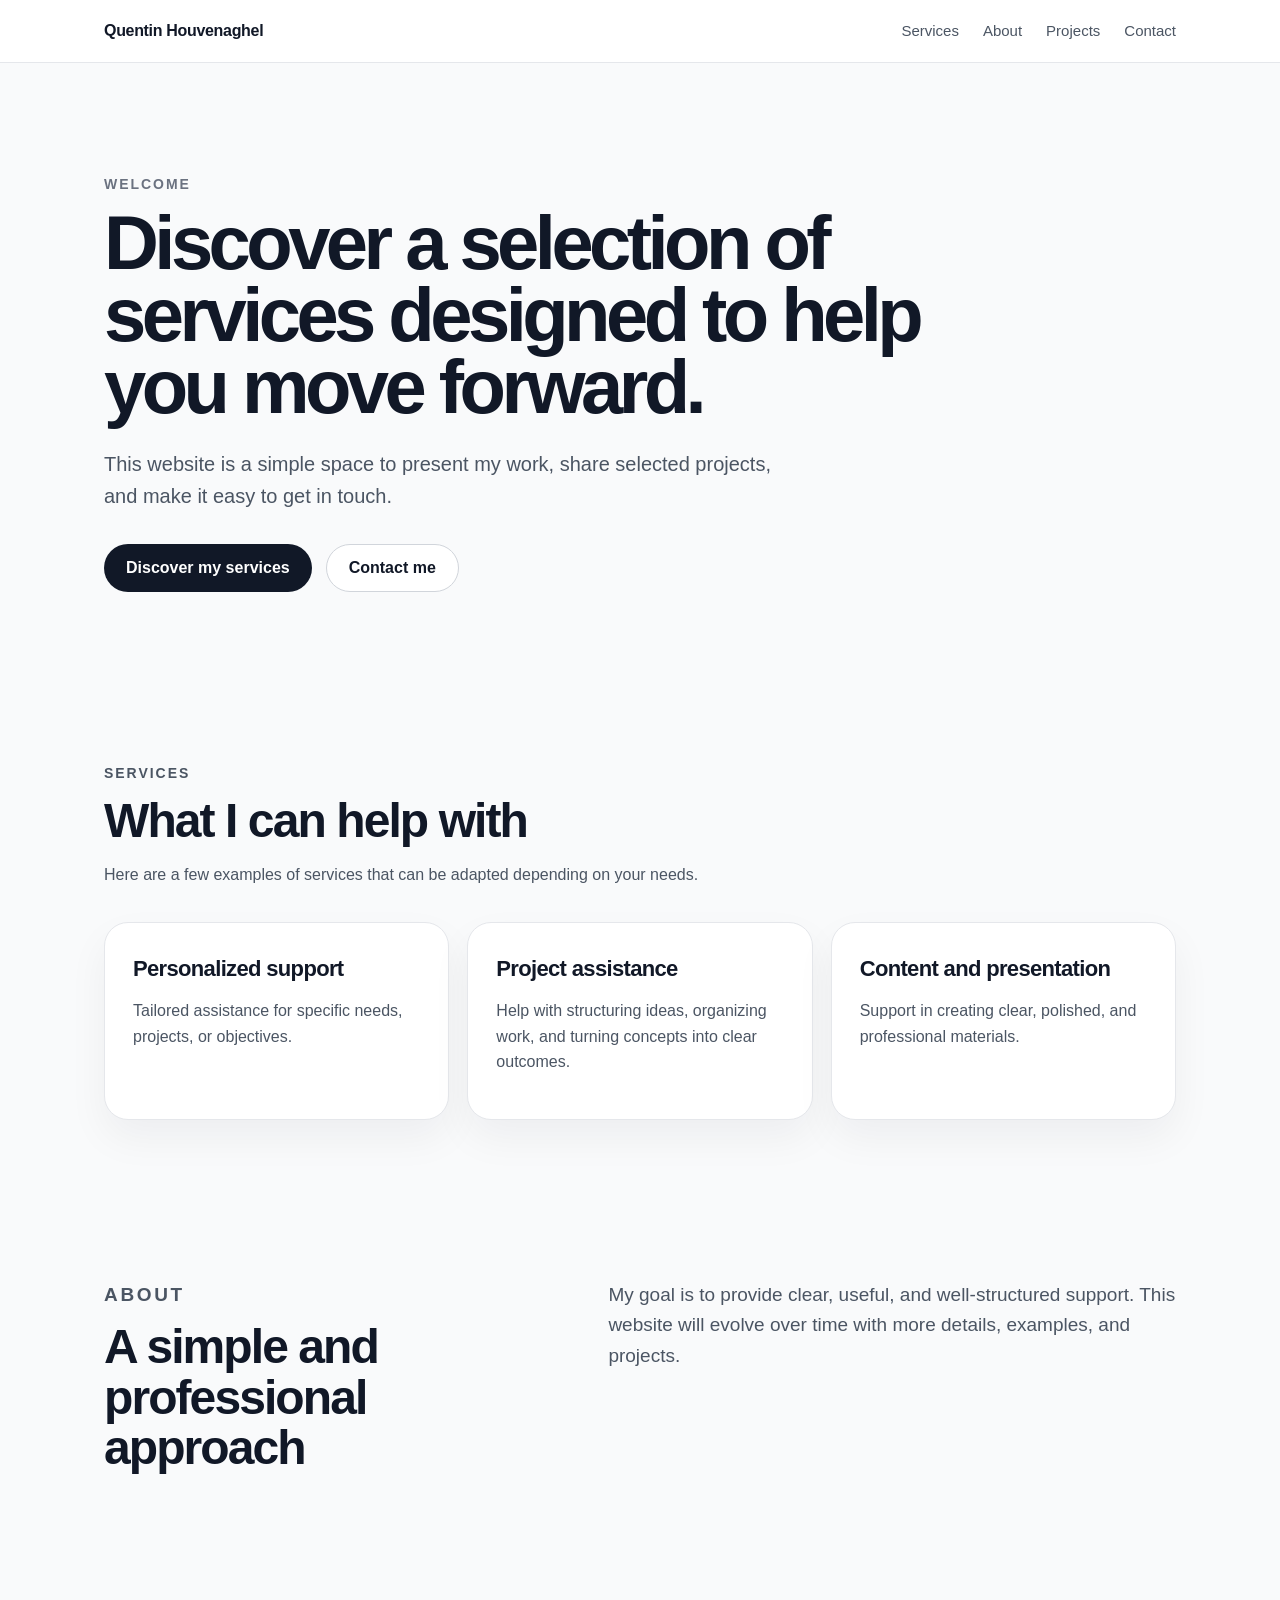
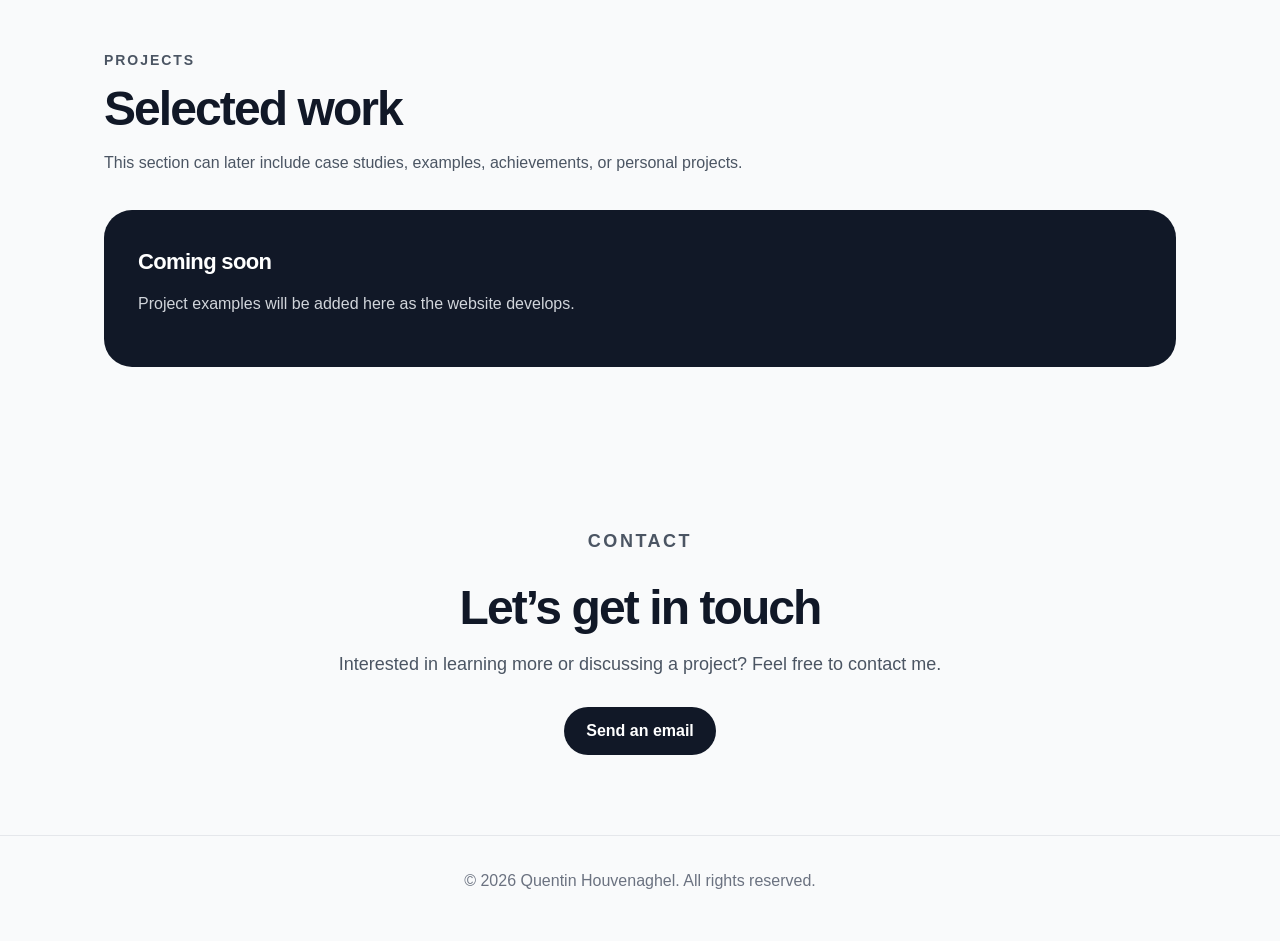
==== index.html @ c408b349 "Initial website" ====
<!DOCTYPE html>
<html lang="en">
<head>
  <meta charset="UTF-8" />
  <meta name="viewport" content="width=device-width, initial-scale=1.0" />

  <title>Quentin Houvenaghel | Services</title>
  <meta
    name="description"
    content="Official website of Quentin Houvenaghel. Discover services, projects, and ways to get in touch."
  />

  <link rel="stylesheet" href="style.css" />
</head>

<body>
  <header class="site-header">
    <nav class="navbar">
      <a href="#" class="logo">Quentin Houvenaghel</a>

      <button class="menu-button" id="menuButton" aria-label="Open navigation menu">
        Menu
      </button>

      <div class="nav-links" id="navLinks">
        <a href="#services">Services</a>
        <a href="#about">About</a>
        <a href="#projects">Projects</a>
        <a href="#contact">Contact</a>
      </div>
    </nav>
  </header>

  <main>
    <section class="hero">
      <div class="hero-content">
        <p class="eyebrow">Welcome</p>
        <h1>Discover a selection of services designed to help you move forward.</h1>
        <p class="hero-text">
          This website is a simple space to present my work, share selected projects,
          and make it easy to get in touch.
        </p>
        <div class="hero-actions">
          <a href="#services" class="button primary-button">Discover my services</a>
          <a href="#contact" class="button secondary-button">Contact me</a>
        </div>
      </div>
    </section>

    <section class="section" id="services">
      <div class="section-header">
        <p class="eyebrow">Services</p>
        <h2>What I can help with</h2>
        <p>
          Here are a few examples of services that can be adapted depending on your needs.
        </p>
      </div>

      <div class="cards">
        <article class="card">
          <h3>Personalized support</h3>
          <p>
            Tailored assistance for specific needs, projects, or objectives.
          </p>
        </article>

        <article class="card">
          <h3>Project assistance</h3>
          <p>
            Help with structuring ideas, organizing work, and turning concepts into clear outcomes.
          </p>
        </article>

        <article class="card">
          <h3>Content and presentation</h3>
          <p>
            Support in creating clear, polished, and professional materials.
          </p>
        </article>
      </div>
    </section>

    <section class="section about-section" id="about">
      <div>
        <p class="eyebrow">About</p>
        <h2>A simple and professional approach</h2>
      </div>

      <p>
        My goal is to provide clear, useful, and well-structured support.
        This website will evolve over time with more details, examples, and projects.
      </p>
    </section>

    <section class="section" id="projects">
      <div class="section-header">
        <p class="eyebrow">Projects</p>
        <h2>Selected work</h2>
        <p>
          This section can later include case studies, examples, achievements, or personal projects.
        </p>
      </div>

      <div class="project-box">
        <h3>Coming soon</h3>
        <p>
          Project examples will be added here as the website develops.
        </p>
      </div>
    </section>

    <section class="section contact-section" id="contact">
      <p class="eyebrow">Contact</p>
      <h2>Let’s get in touch</h2>
      <p>
        Interested in learning more or discussing a project? Feel free to contact me.
      </p>
      <a class="button primary-button" href="mailto:quentin.houvenaghel@gmail.com">
        Send an email
      </a>
    </section>
  </main>

  <footer class="footer">
    <p>© 2026 Quentin Houvenaghel. All rights reserved.</p>
  </footer>

  <script src="script.js"></script>
</body>
</html>
---- style.css ----
* {
  box-sizing: border-box;
}

html {
  scroll-behavior: smooth;
}

body {
  margin: 0;
  font-family: Arial, Helvetica, sans-serif;
  color: #111827;
  background: #f9fafb;
  line-height: 1.6;
}

a {
  color: inherit;
  text-decoration: none;
}

.site-header {
  position: sticky;
  top: 0;
  z-index: 10;
  background: rgba(255, 255, 255, 0.92);
  backdrop-filter: blur(12px);
  border-bottom: 1px solid #e5e7eb;
}

.navbar {
  max-width: 1120px;
  margin: 0 auto;
  padding: 18px 24px;
  display: flex;
  align-items: center;
  justify-content: space-between;
}

.logo {
  font-weight: 700;
  letter-spacing: -0.02em;
}

.nav-links {
  display: flex;
  align-items: center;
  gap: 24px;
  color: #4b5563;
  font-size: 15px;
}

.nav-links a:hover {
  color: #111827;
}

.menu-button {
  display: none;
  border: 1px solid #d1d5db;
  background: white;
  padding: 8px 12px;
  border-radius: 999px;
  cursor: pointer;
}

.hero {
  max-width: 1120px;
  margin: 0 auto;
  padding: 110px 24px 90px;
}

.hero-content {
  max-width: 850px;
}

.eyebrow {
  margin: 0 0 12px;
  color: #6b7280;
  font-size: 14px;
  text-transform: uppercase;
  letter-spacing: 0.14em;
  font-weight: 700;
}

h1,
h2,
h3,
p {
  margin-top: 0;
}

h1 {
  margin-bottom: 24px;
  font-size: clamp(42px, 7vw, 76px);
  line-height: 0.95;
  letter-spacing: -0.06em;
}

h2 {
  margin-bottom: 16px;
  font-size: clamp(30px, 4vw, 48px);
  line-height: 1.05;
  letter-spacing: -0.04em;
}

h3 {
  margin-bottom: 12px;
  font-size: 22px;
  letter-spacing: -0.03em;
}

.hero-text {
  max-width: 680px;
  margin-bottom: 32px;
  color: #4b5563;
  font-size: 20px;
}

.hero-actions {
  display: flex;
  flex-wrap: wrap;
  gap: 14px;
}

.button {
  display: inline-flex;
  align-items: center;
  justify-content: center;
  min-height: 48px;
  padding: 0 22px;
  border-radius: 999px;
  font-weight: 700;
  transition: transform 0.2s ease, opacity 0.2s ease;
}

.button:hover {
  transform: translateY(-2px);
}

.primary-button {
  background: #111827;
  color: white;
}

.secondary-button {
  background: white;
  color: #111827;
  border: 1px solid #d1d5db;
}

.section {
  max-width: 1120px;
  margin: 0 auto;
  padding: 80px 24px;
}

.section-header {
  max-width: 720px;
  margin-bottom: 34px;
}

.section-header p,
.about-section p,
.contact-section p,
.project-box p,
.card p {
  color: #4b5563;
}

.cards {
  display: grid;
  grid-template-columns: repeat(3, 1fr);
  gap: 18px;
}

.card {
  background: white;
  padding: 28px;
  border: 1px solid #e5e7eb;
  border-radius: 24px;
  box-shadow: 0 18px 40px rgba(17, 24, 39, 0.05);
}

.about-section {
  display: grid;
  grid-template-columns: 0.9fr 1.1fr;
  gap: 40px;
  align-items: start;
}

.about-section p {
  font-size: 19px;
}

.project-box {
  background: #111827;
  color: white;
  padding: 34px;
  border-radius: 28px;
}

.project-box p {
  color: #d1d5db;
}

.contact-section {
  text-align: center;
  max-width: 780px;
}

.contact-section p {
  margin-bottom: 28px;
  font-size: 18px;
}

.footer {
  padding: 32px 24px;
  text-align: center;
  color: #6b7280;
  border-top: 1px solid #e5e7eb;
}

@media (max-width: 800px) {
  .navbar {
    align-items: flex-start;
  }

  .menu-button {
    display: inline-flex;
  }

  .nav-links {
    display: none;
    position: absolute;
    top: 64px;
    left: 24px;
    right: 24px;
    flex-direction: column;
    align-items: flex-start;
    gap: 14px;
    padding: 18px;
    background: white;
    border: 1px solid #e5e7eb;
    border-radius: 18px;
    box-shadow: 0 18px 40px rgba(17, 24, 39, 0.08);
  }

  .nav-links.open {
    display: flex;
  }

  .hero {
    padding-top: 80px;
  }

  .cards {
    grid-template-columns: 1fr;
  }

  .about-section {
    grid-template-columns: 1fr;
  }
}
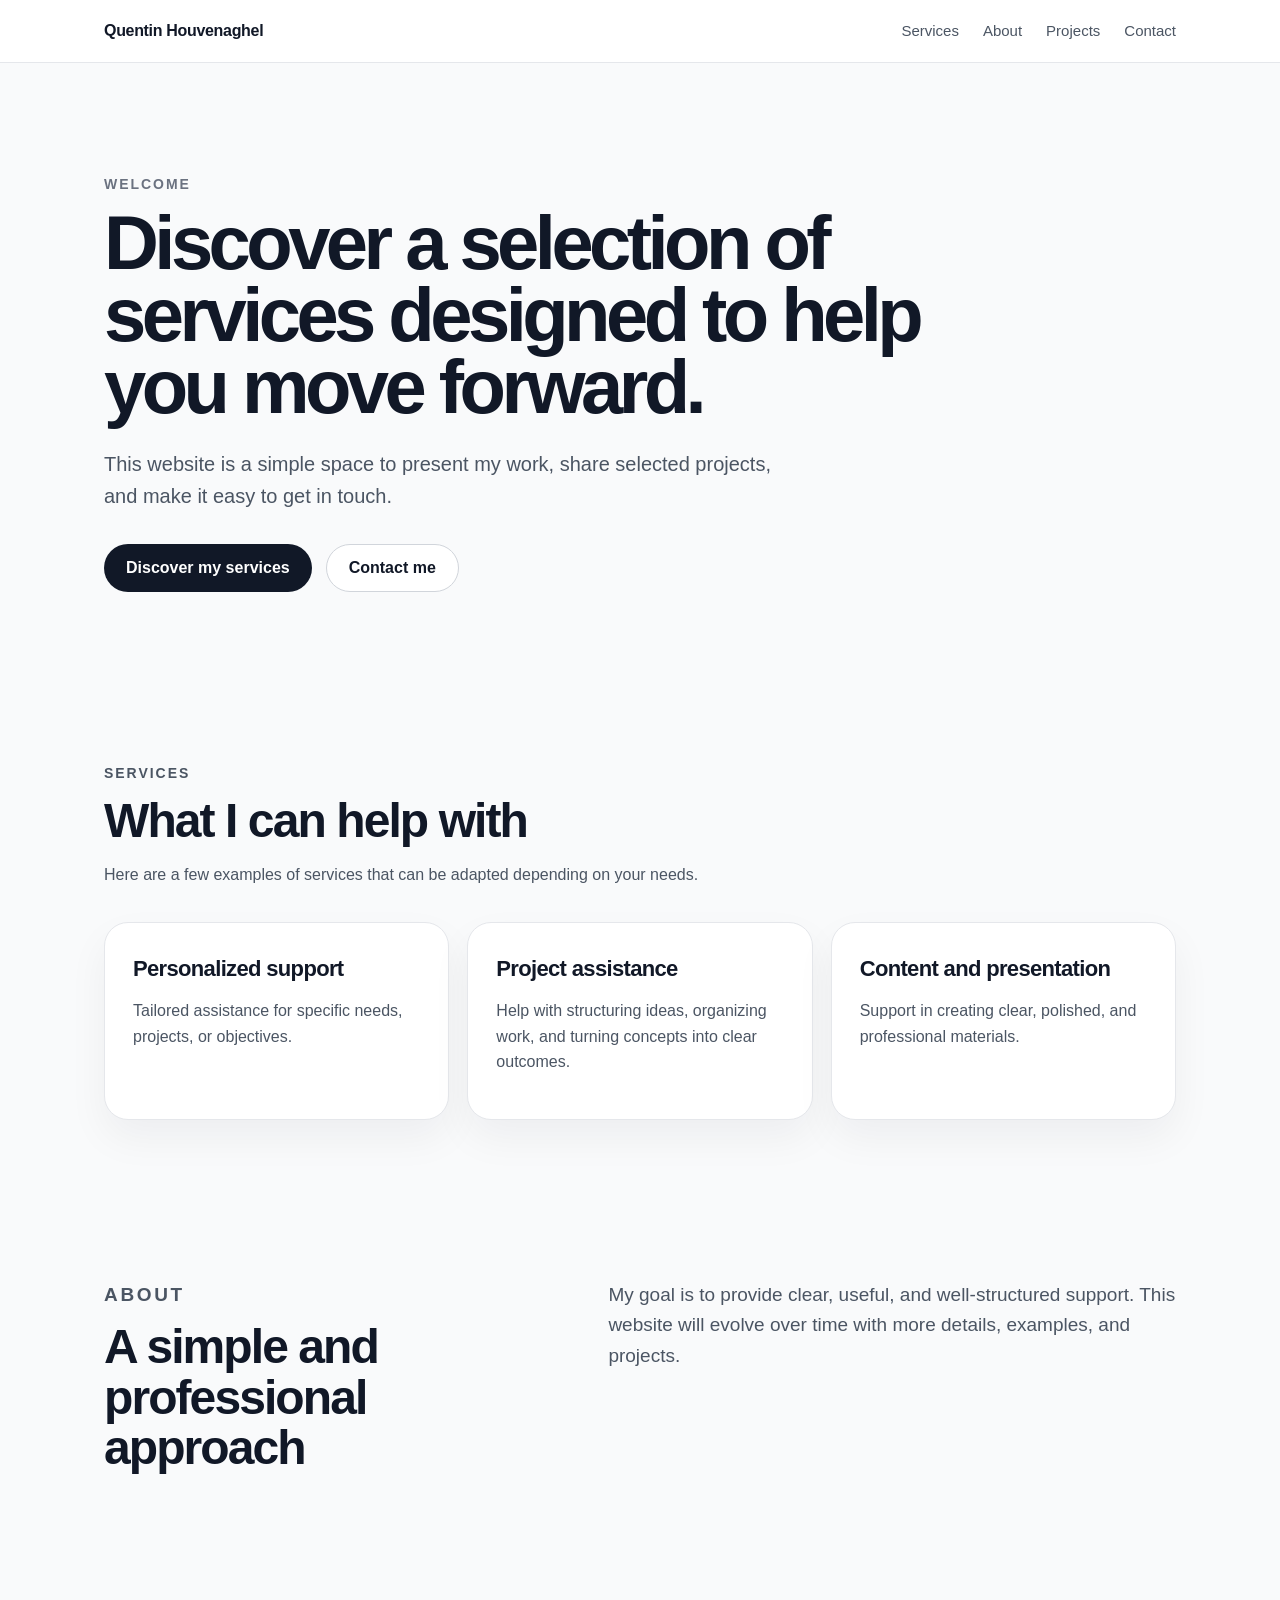
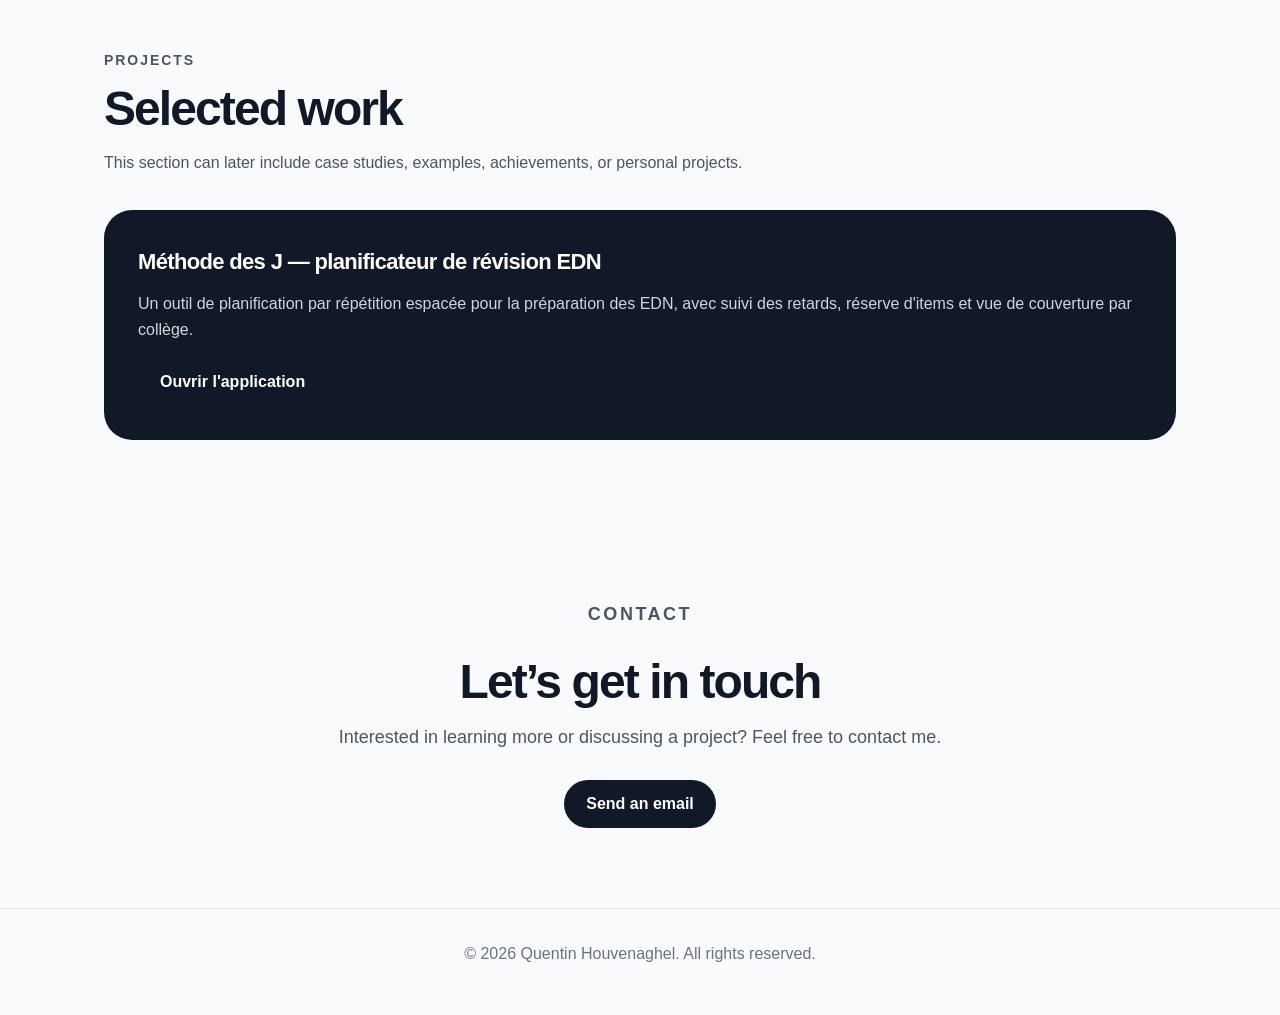
==== commit e3226f7f: "Ajoute la sous-page méthode des J et un lien depuis Projects" ====
--- a/index.html
+++ b/index.html
@@ -102,10 +102,12 @@
       </div>
 
       <div class="project-box">
-        <h3>Coming soon</h3>
+        <h3>Méthode des J — planificateur de révision EDN</h3>
         <p>
-          Project examples will be added here as the website develops.
+          Un outil de planification par répétition espacée pour la préparation des EDN,
+          avec suivi des retards, réserve d'items et vue de couverture par collège.
         </p>
+        <a class="button primary-button" href="methode-des-j.html">Ouvrir l'application</a>
       </div>
     </section>
 
